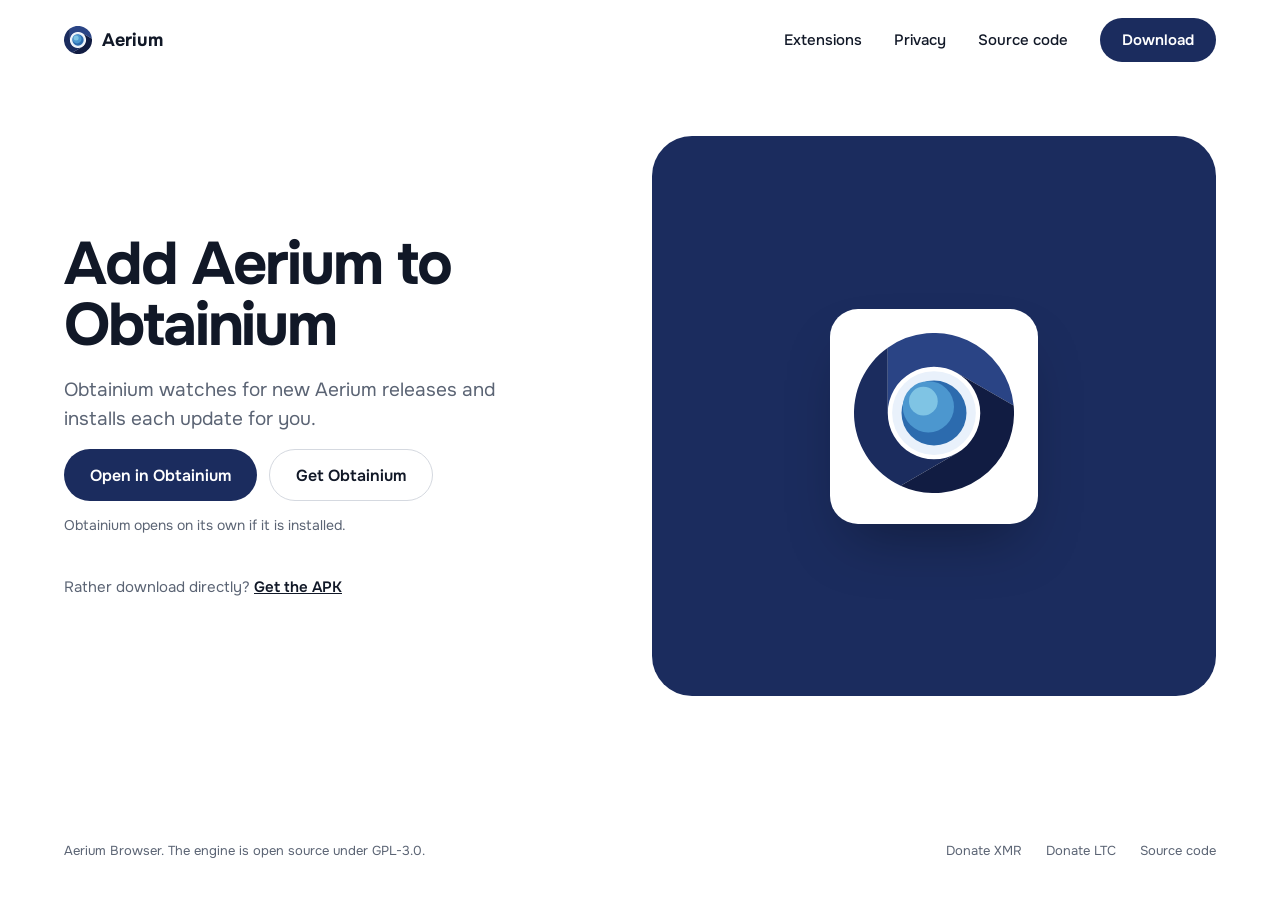
==== obtainium/index.html @ d2724099 "package com.aeriumbrowser.android" ====
<!DOCTYPE html>
<html lang="en">
<head>
<meta charset="UTF-8">
<meta name="viewport" content="width=device-width, initial-scale=1.0">
<title>Add Aerium to Obtainium</title>
<meta name="description" content="Track Aerium releases in Obtainium and install every update from one place.">
<meta name="robots" content="index, follow">
<link rel="canonical" href="https://aerium-browser.github.io/obtainium/">
<meta name="color-scheme" content="light dark">
<meta name="theme-color" content="#ffffff" media="(prefers-color-scheme: light)">
<meta name="theme-color" content="#0e1116" media="(prefers-color-scheme: dark)">
<meta http-equiv="refresh" content="0; url=obtainium://app/%7B%22id%22%3A%22com.aeriumbrowser.android%22%2C%22url%22%3A%22https%3A%2F%2Fgithub.com%2Faerium-browser%2Faerium-browser-core%22%2C%22author%22%3A%22aerium-browser%22%2C%22name%22%3A%22Aerium%22%7D">
<link rel="icon" href="/favicon.ico" sizes="48x48">
<link rel="icon" href="/favicon.svg" type="image/svg+xml">
<link rel="apple-touch-icon" href="/apple-touch-icon.png">
<link rel="preload" href="/fonts/onest-latin.woff2" as="font" type="font/woff2" crossorigin>
<link rel="stylesheet" href="/page.css">
</head>
<body>
<div class="wrap">

<header>
 <a class="brand" href="/">
  <svg width="28" height="28" viewBox="0 0 512 512" aria-hidden="true"><path d="M330 384.17 149.1 488.61A256 256 0 0 1 108 47.12L108 256A148 148 0 0 0 330 384.17Z" fill="#1B2C5E"/><path d="M108 256 108 47.12A256 256 0 0 1 510.9 232.27L330 127.83A148 148 0 0 0 108 256Z" fill="#2A4485"/><path d="M330 127.83 510.9 232.27A256 256 0 0 1 149.1 488.61L330 384.17A148 148 0 0 0 330 127.83Z" fill="#111C42"/><circle cx="256" cy="256" r="134" fill="#E9F1FB"/><circle cx="256" cy="256" r="104" fill="#2C6BAE"/><circle cx="238" cy="236" r="82" fill="#4C97CF"/><circle cx="222" cy="218" r="46" fill="#7FC4E4"/></svg>
  Aerium
 </a>
 <nav>
  <a href="/#extensions">Extensions</a>
  <a href="/#privacy">Privacy</a>
  <a href="https://github.com/aerium-browser/aerium-browser-core">Source code</a>
  <a class="pill" href="/#download">Download</a>
 </nav>
</header>

<main>
 <div class="text">
  <h1>Add Aerium to Obtainium</h1>
  <p class="lead">Obtainium watches for new Aerium releases and installs each update for you.</p>
  <div class="actions">
   <a class="btn btn-primary" href="obtainium://app/%7B%22id%22%3A%22com.aeriumbrowser.android%22%2C%22url%22%3A%22https%3A%2F%2Fgithub.com%2Faerium-browser%2Faerium-browser-core%22%2C%22author%22%3A%22aerium-browser%22%2C%22name%22%3A%22Aerium%22%7D">Open in Obtainium</a>
   <a class="btn btn-ghost" href="https://github.com/ImranR98/Obtainium/releases/latest">Get Obtainium</a>
  </div>
  <p class="hint">Obtainium opens on its own if it is installed.</p>
  <p class="other">Rather download directly? <a href="/#download">Get the APK</a></p>
 </div>
 <div class="panel">
  <div class="qr"><svg width="160" height="160" viewBox="0 0 512 512" aria-hidden="true"><path d="M330 384.17 149.1 488.61A256 256 0 0 1 108 47.12L108 256A148 148 0 0 0 330 384.17Z" fill="#1B2C5E"/><path d="M108 256 108 47.12A256 256 0 0 1 510.9 232.27L330 127.83A148 148 0 0 0 108 256Z" fill="#2A4485"/><path d="M330 127.83 510.9 232.27A256 256 0 0 1 149.1 488.61L330 384.17A148 148 0 0 0 330 127.83Z" fill="#111C42"/><circle cx="256" cy="256" r="134" fill="#E9F1FB"/><circle cx="256" cy="256" r="104" fill="#2C6BAE"/><circle cx="238" cy="236" r="82" fill="#4C97CF"/><circle cx="222" cy="218" r="46" fill="#7FC4E4"/></svg></div>
 </div>
</main>

<footer>
 <span>Aerium Browser. The engine is open source under GPL-3.0.</span>
 <nav>
  <a href="/donate/xmr/">Donate XMR</a>
  <a href="/donate/ltc/">Donate LTC</a>
  <a href="https://github.com/aerium-browser/aerium-browser-core">Source code</a>
 </nav>
</footer>

</div>
</body>
</html>
---- page.css ----
@font-face{font-family:"Onest"; font-style:normal; font-weight:100 900; font-display:swap; src:url(/fonts/onest-latin.woff2) format("woff2"); unicode-range:U+0000-00FF,U+0131,U+0152-0153,U+02BB-02BC,U+02C6,U+02DA,U+02DC,U+0304,U+0308,U+0329,U+2000-206F,U+20AC,U+2122,U+2191,U+2193,U+2212,U+2215,U+FEFF,U+FFFD}
@font-face{font-family:"Onest"; font-style:normal; font-weight:100 900; font-display:swap; src:url(/fonts/onest-latin-ext.woff2) format("woff2"); unicode-range:U+0100-02BA,U+02BD-02C5,U+02C7-02CC,U+02CE-02D7,U+02DD-02FF,U+0304,U+0308,U+0329,U+1D00-1DBF,U+1E00-1E9F,U+1EF2-1EFF,U+2020,U+20A0-20AB,U+20AD-20C0,U+2113,U+2C60-2C7F,U+A720-A7FF}
:root{
 --bg:#ffffff; --fg:#111827; --dim:#5b6474; --line:#d5d9e0;
 --navy:#1b2c5e; --on-navy:#ffffff; --panel-b:#f1f2f4;
}
@media (prefers-color-scheme:dark){
 :root{
  --bg:#0e1116; --fg:#eef1f6; --dim:#a3abba; --line:#2a303b;
  --navy:#22386f; --panel-b:#171a20;
 }
}
*{box-sizing:border-box}
html{scrollbar-width:thin; scrollbar-color:rgba(128,128,128,.4) transparent}
::-webkit-scrollbar{width:8px; height:8px; background:transparent}
::-webkit-scrollbar-track{background:transparent}
::-webkit-scrollbar-thumb{background:rgba(128,128,128,.4); border-radius:8px; border:2px solid transparent; background-clip:content-box}
body{margin:0; background:var(--bg); color:var(--fg); font-family:"Onest",system-ui,-apple-system,"Segoe UI",sans-serif; line-height:1.5; -webkit-font-smoothing:antialiased}
a{color:inherit}
.wrap{max-width:1440px; min-height:100vh; margin:0 auto; padding:0 64px; display:flex; flex-direction:column}

header{height:80px; flex:none; display:flex; align-items:center; justify-content:space-between}
.brand{display:flex; align-items:center; gap:10px; text-decoration:none; font-size:18px; font-weight:700}
header nav{display:flex; align-items:center; gap:32px; font-size:15px; font-weight:500}
header nav a{text-decoration:none}
header nav a:not(.pill):hover{color:var(--dim)}
.pill{display:inline-flex; align-items:center; height:44px; padding:0 22px; border-radius:22px; background:var(--navy); color:var(--on-navy); font-weight:600; text-decoration:none}

main{flex:1; display:grid; grid-template-columns:repeat(12,minmax(0,1fr)); column-gap:24px; align-items:center; padding:48px 0 96px}
.text{grid-column:span 5}
h1{margin:0; font-size:60px; font-weight:700; line-height:1.02; letter-spacing:-.035em}
.lead{margin:20px 0 0; font-size:19px; color:var(--dim)}
.addr{margin:32px 0 0; padding:16px 18px; border-radius:16px; background:var(--panel-b); font:14px/1.5 ui-monospace,"SF Mono",Menlo,Consolas,monospace; word-break:break-all}
.actions{display:flex; gap:12px; margin-top:16px}
.btn{display:inline-flex; align-items:center; justify-content:center; height:52px; padding:0 26px; border-radius:26px; font:600 16px "Onest",system-ui,sans-serif; text-decoration:none; cursor:pointer; white-space:nowrap; transition:opacity .15s}
.btn:hover{opacity:.88}
.btn-primary{background:var(--navy); color:var(--on-navy); border:0}
.btn-ghost{background:transparent; color:var(--fg); border:1px solid var(--line)}
.hint{margin:14px 0 0; font-size:14px; color:var(--dim)}
.other{margin:40px 0 0; font-size:15px; color:var(--dim)}
.other a{color:var(--fg); font-weight:600}

.panel{grid-column:7 / span 6; height:560px; border-radius:40px; background:var(--navy); display:flex; align-items:center; justify-content:center}
.qr{padding:24px; border-radius:28px; background:#ffffff; box-shadow:0 30px 60px -20px rgba(0,0,0,.35)}
.qr img{display:block; width:240px; height:240px}

footer{flex:none; padding:40px 0; display:flex; justify-content:space-between; gap:24px; font-size:13px; color:var(--dim)}
footer nav{display:flex; gap:24px}
footer nav a{text-decoration:none}
footer nav a:hover{color:var(--fg)}

@media (max-width:900px){
 .wrap{padding:0 24px}
 header{height:60px}
 header nav a:not(.pill){display:none}
 main{display:flex; flex-direction:column; align-items:stretch; padding:32px 0 56px}
 h1{font-size:40px}
 .lead{font-size:17px; margin-top:14px}
 .panel{order:-1; margin:0 -8px 32px; height:360px; border-radius:32px}
 .qr img{width:200px; height:200px}
 .actions{flex-direction:column}
 footer{flex-direction:column-reverse; padding:32px 0}
}
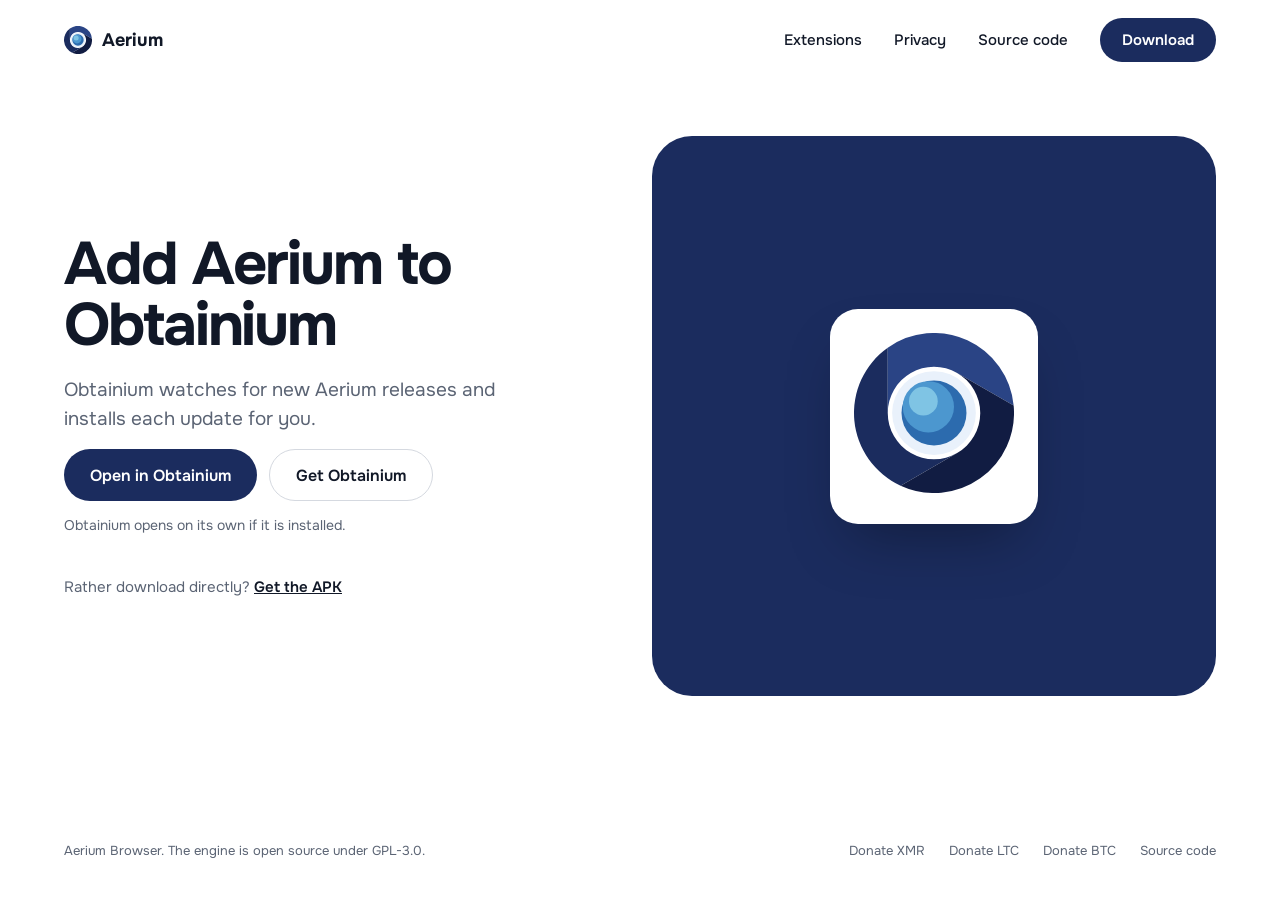
==== commit f45332b8: "bitcoin lightning donations" ====
--- a/obtainium/index.html
+++ b/obtainium/index.html
@@ -6,7 +6,7 @@
 <title>Add Aerium to Obtainium</title>
 <meta name="description" content="Track Aerium releases in Obtainium and install every update from one place.">
 <meta name="robots" content="index, follow">
-<link rel="canonical" href="https://aerium-browser.github.io/obtainium/">
+<link rel="canonical" href="https://aeriumbrowser.com/obtainium/">
 <meta name="color-scheme" content="light dark">
 <meta name="theme-color" content="#ffffff" media="(prefers-color-scheme: light)">
 <meta name="theme-color" content="#0e1116" media="(prefers-color-scheme: dark)">
@@ -54,6 +54,7 @@
  <nav>
   <a href="/donate/xmr/">Donate XMR</a>
   <a href="/donate/ltc/">Donate LTC</a>
+  <a href="/donate/btc/">Donate BTC</a>
   <a href="https://github.com/aerium-browser/aerium-browser-core">Source code</a>
  </nav>
 </footer>
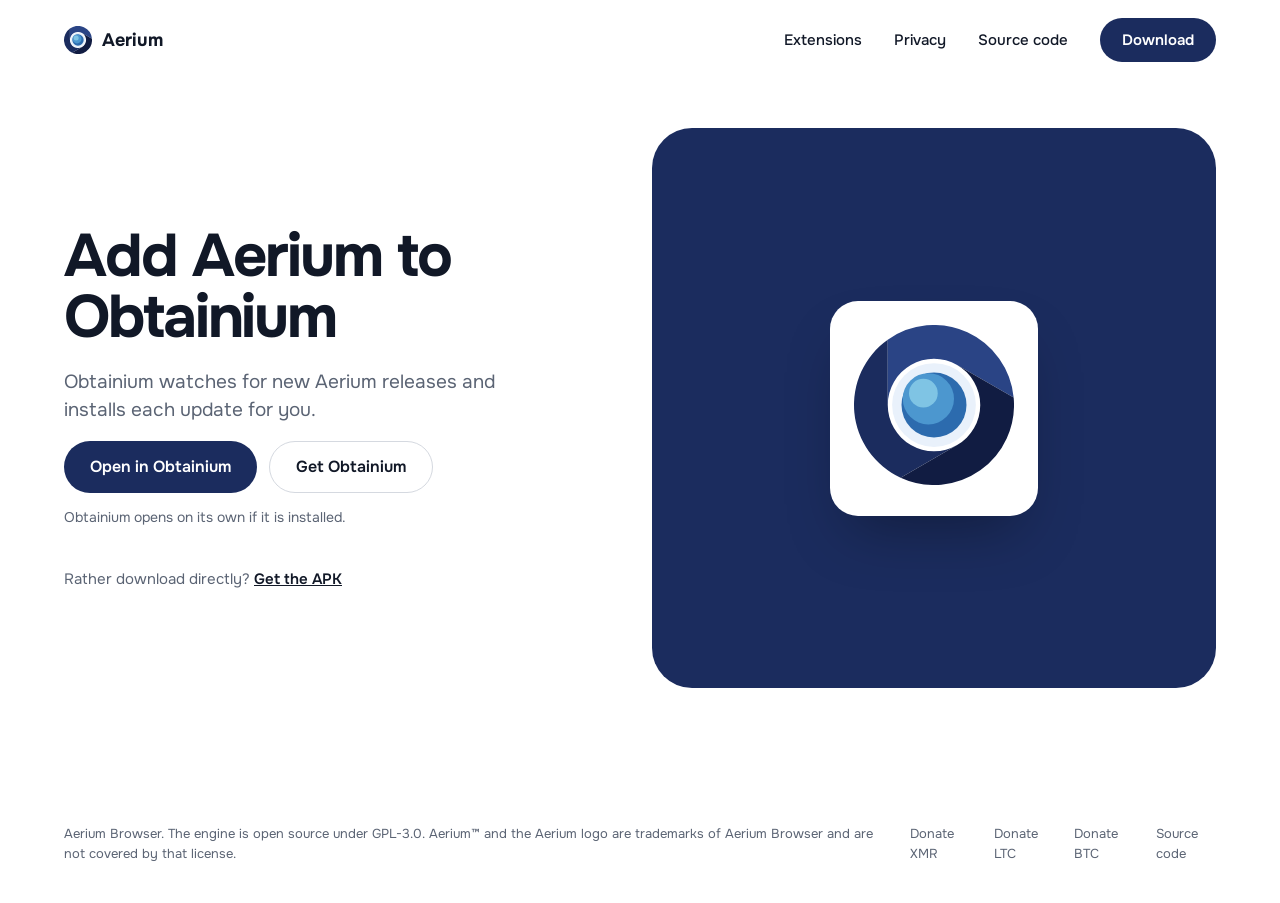
==== commit e68ddfbf: "footer text" ====
--- a/obtainium/index.html
+++ b/obtainium/index.html
@@ -50,7 +50,7 @@
 </main>
 
 <footer>
- <span>Aerium Browser. The engine is open source under GPL-3.0.</span>
+ <span>Aerium Browser. The engine is open source under GPL-3.0. Aerium&trade; and the Aerium logo are trademarks of Aerium Browser and are not covered by that license.</span>
  <nav>
   <a href="/donate/xmr/">Donate XMR</a>
   <a href="/donate/ltc/">Donate LTC</a>
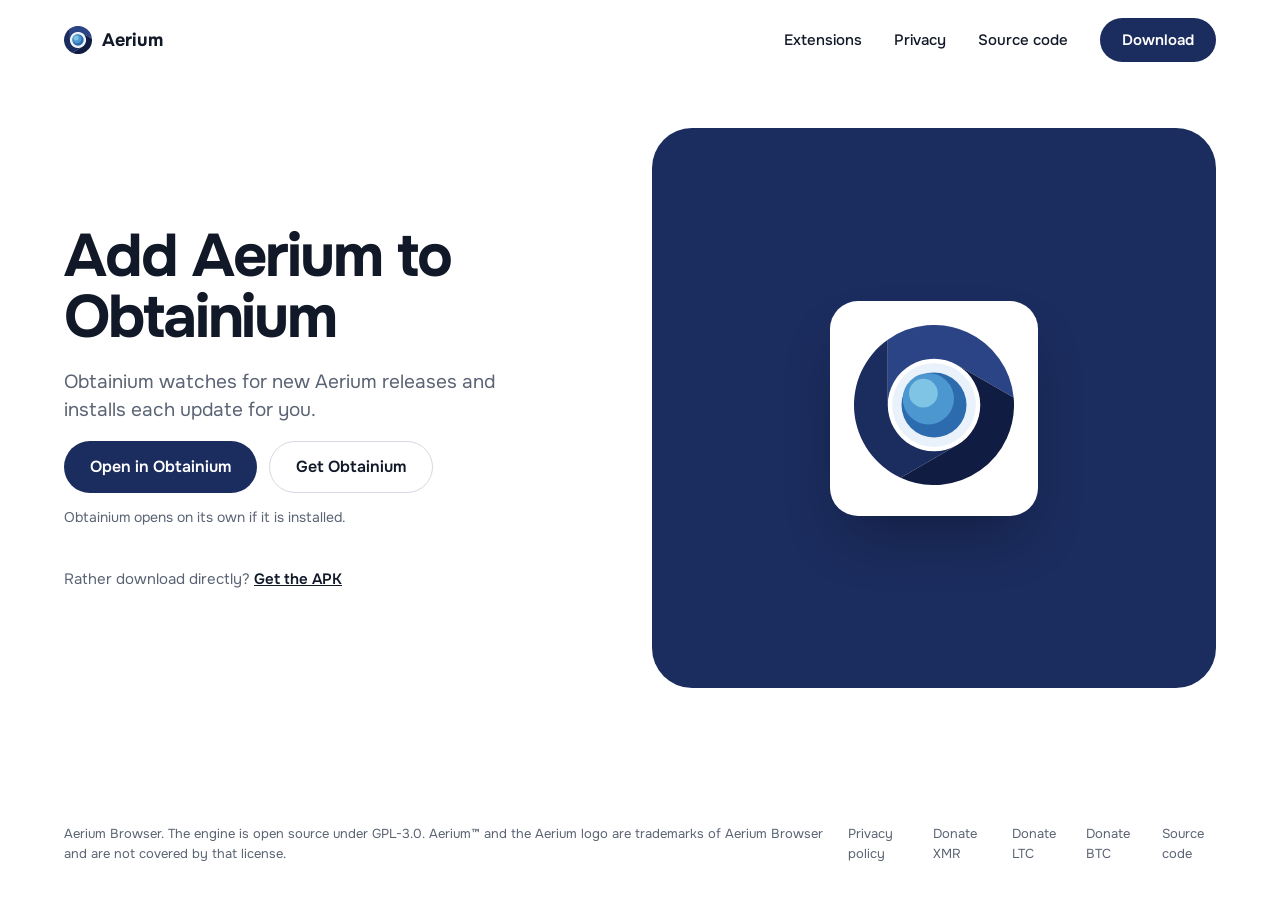
==== commit 80d18d9d: "privacy policy page" ====
--- a/obtainium/index.html
+++ b/obtainium/index.html
@@ -52,6 +52,7 @@
 <footer>
  <span>Aerium Browser. The engine is open source under GPL-3.0. Aerium&trade; and the Aerium logo are trademarks of Aerium Browser and are not covered by that license.</span>
  <nav>
+  <a href="/privacy/">Privacy policy</a>
   <a href="/donate/xmr/">Donate XMR</a>
   <a href="/donate/ltc/">Donate LTC</a>
   <a href="/donate/btc/">Donate BTC</a>
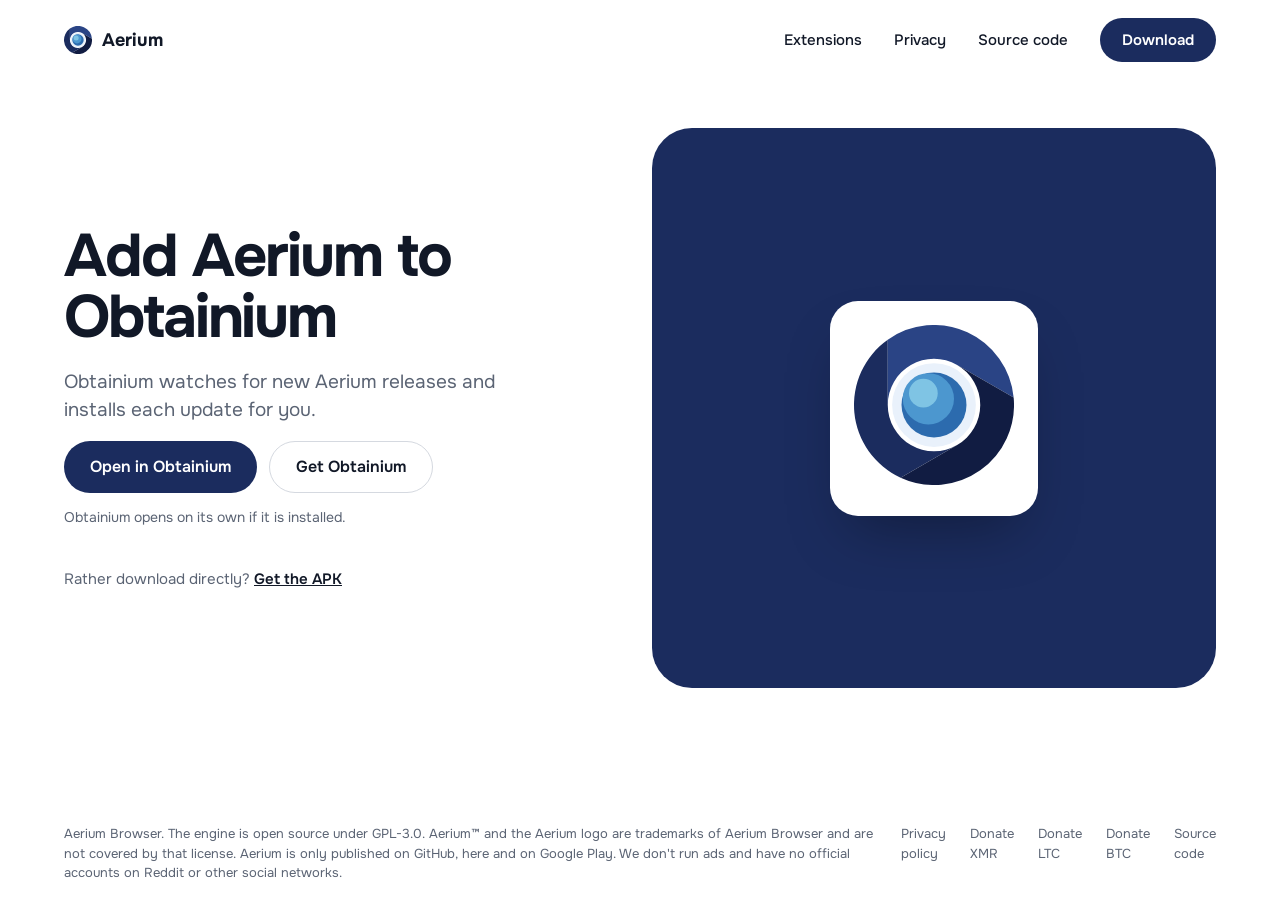
==== commit f3287780: "official channels in the footer" ====
--- a/obtainium/index.html
+++ b/obtainium/index.html
@@ -50,7 +50,7 @@
 </main>
 
 <footer>
- <span>Aerium Browser. The engine is open source under GPL-3.0. Aerium&trade; and the Aerium logo are trademarks of Aerium Browser and are not covered by that license.</span>
+ <span>Aerium Browser. The engine is open source under GPL-3.0. Aerium&trade; and the Aerium logo are trademarks of Aerium Browser and are not covered by that license. Aerium is only published on GitHub, here and on Google Play. We don't run ads and have no official accounts on Reddit or other social networks.</span>
  <nav>
   <a href="/privacy/">Privacy policy</a>
   <a href="/donate/xmr/">Donate XMR</a>
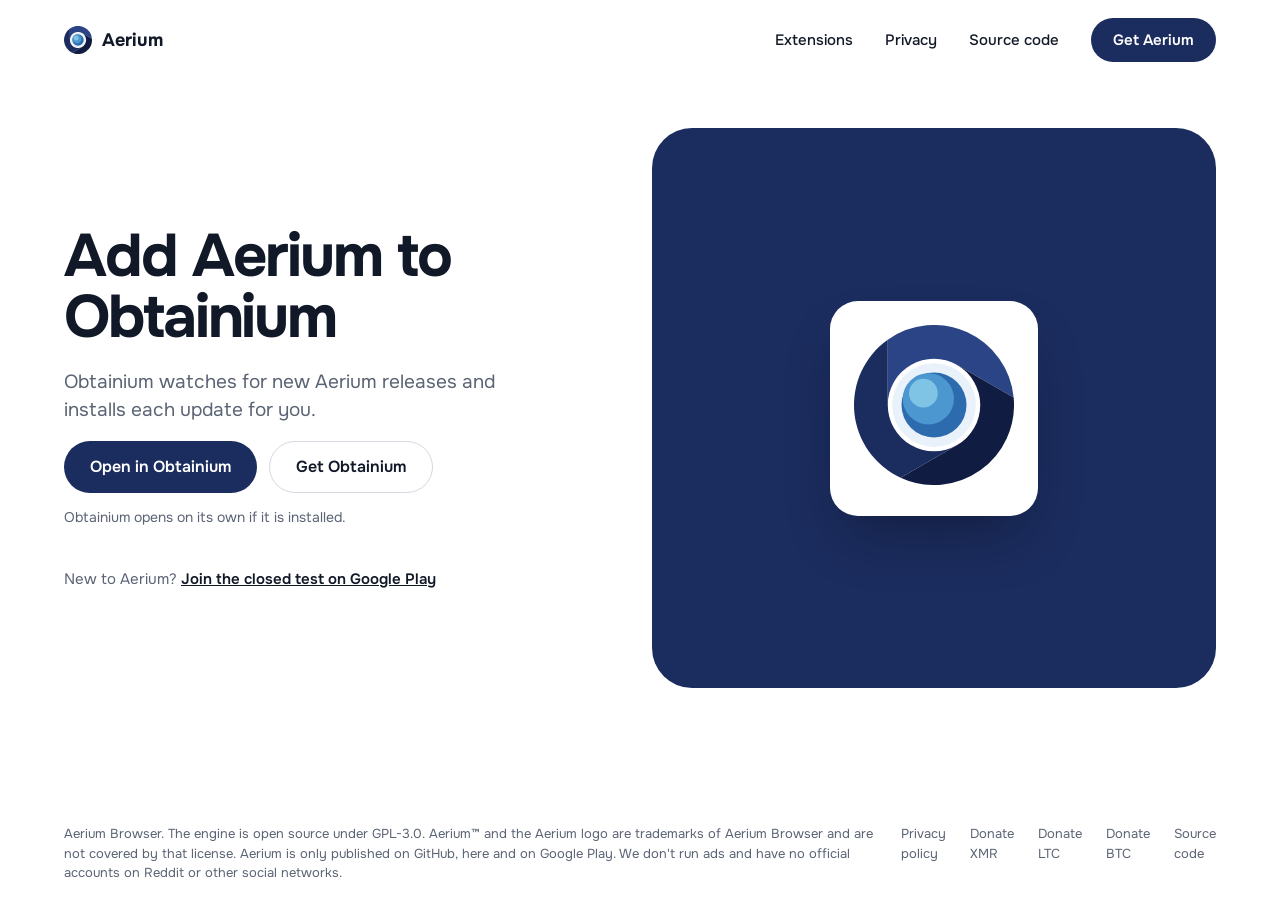
==== commit 07ae4a1e: "install from google play" ====
--- a/obtainium/index.html
+++ b/obtainium/index.html
@@ -29,7 +29,7 @@
   <a href="/#extensions">Extensions</a>
   <a href="/#privacy">Privacy</a>
   <a href="https://github.com/aerium-browser/aerium-browser-core">Source code</a>
-  <a class="pill" href="/#download">Download</a>
+  <a class="pill" href="/#download">Get Aerium</a>
  </nav>
 </header>
 
@@ -42,7 +42,7 @@
    <a class="btn btn-ghost" href="https://github.com/ImranR98/Obtainium/releases/latest">Get Obtainium</a>
   </div>
   <p class="hint">Obtainium opens on its own if it is installed.</p>
-  <p class="other">Rather download directly? <a href="/#download">Get the APK</a></p>
+  <p class="other">New to Aerium? <a href="/#download">Join the closed test on Google Play</a></p>
  </div>
  <div class="panel">
   <div class="qr"><svg width="160" height="160" viewBox="0 0 512 512" aria-hidden="true"><path d="M330 384.17 149.1 488.61A256 256 0 0 1 108 47.12L108 256A148 148 0 0 0 330 384.17Z" fill="#1B2C5E"/><path d="M108 256 108 47.12A256 256 0 0 1 510.9 232.27L330 127.83A148 148 0 0 0 108 256Z" fill="#2A4485"/><path d="M330 127.83 510.9 232.27A256 256 0 0 1 149.1 488.61L330 384.17A148 148 0 0 0 330 127.83Z" fill="#111C42"/><circle cx="256" cy="256" r="134" fill="#E9F1FB"/><circle cx="256" cy="256" r="104" fill="#2C6BAE"/><circle cx="238" cy="236" r="82" fill="#4C97CF"/><circle cx="222" cy="218" r="46" fill="#7FC4E4"/></svg></div>
